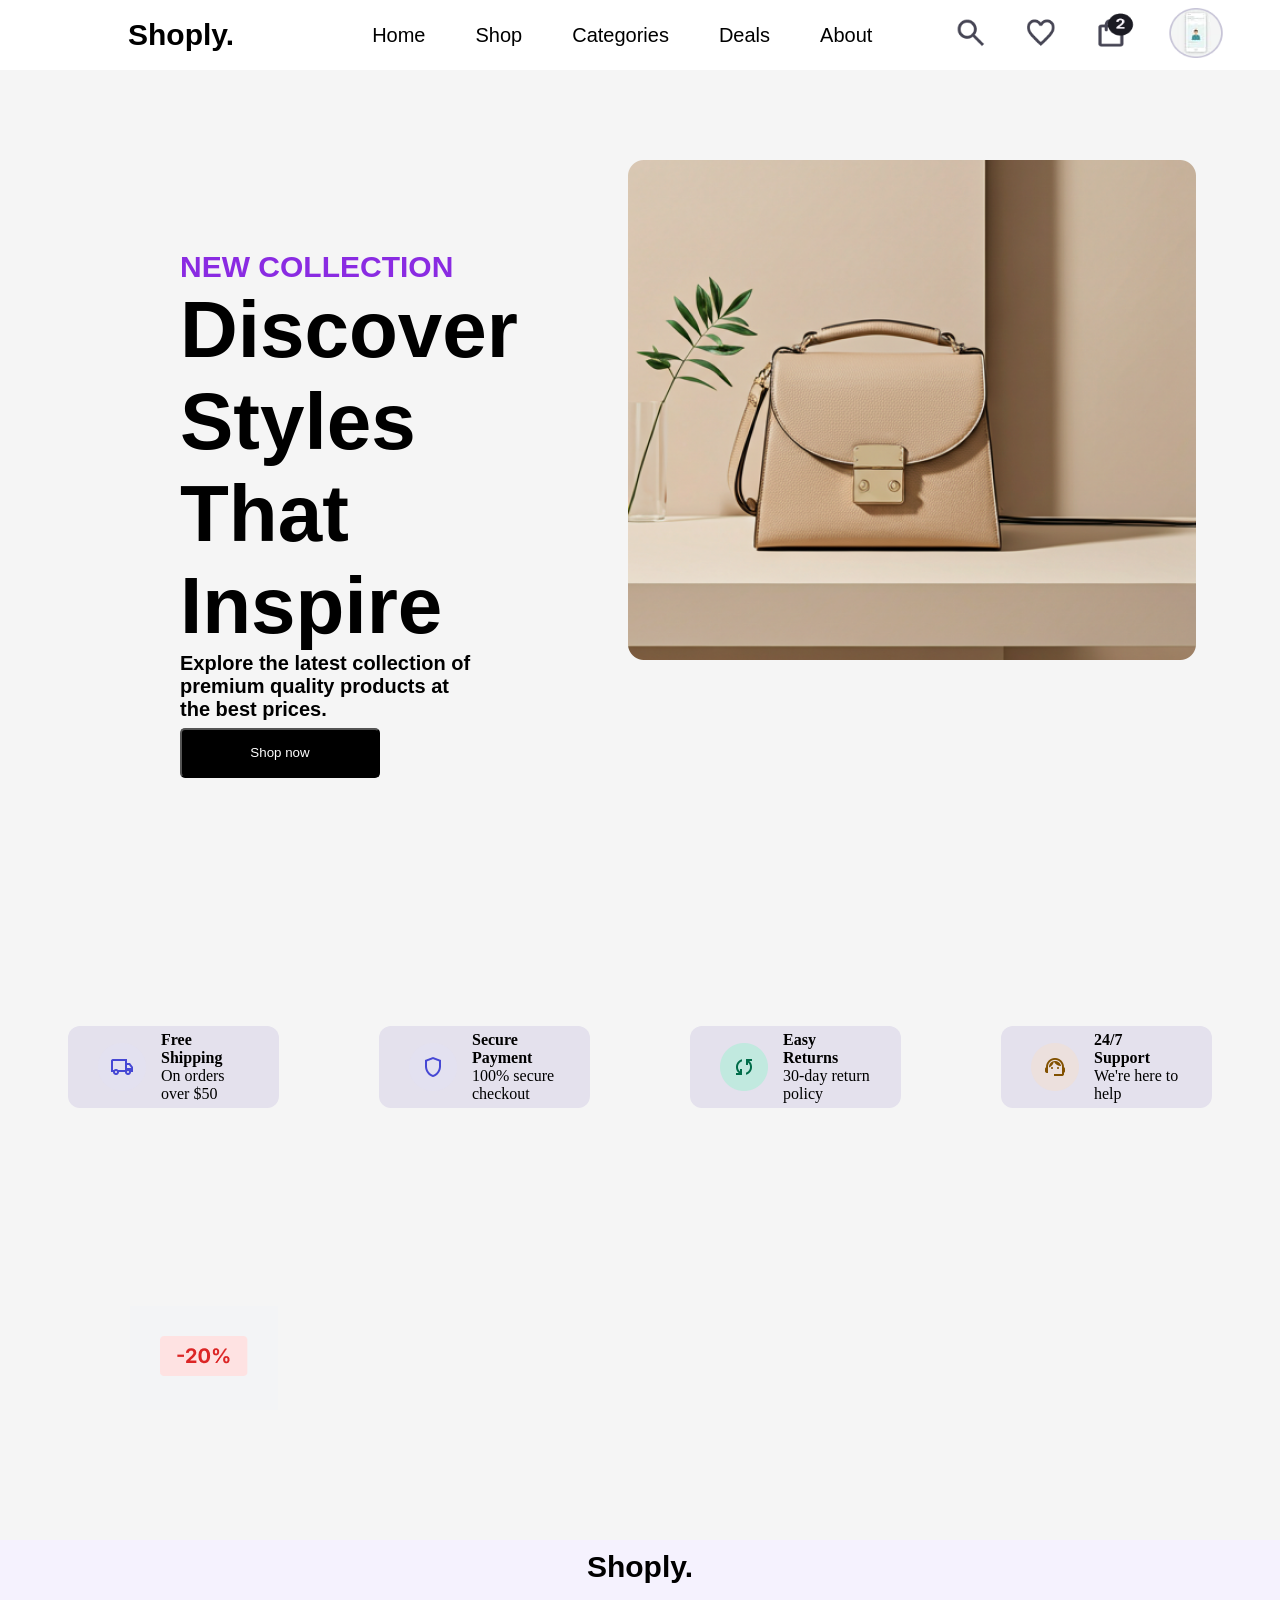
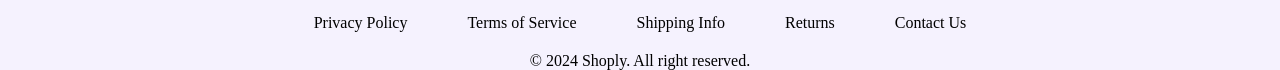
==== Assignments/Assignment 1/index.html @ 3e93c0bf "New" ====
<!DOCTYPE html>
<html lang="en">

<head>
    <meta charset="UTF-8">
    <meta name="viewport" content="width=device-width, initial-scale=1.0">
    <title>Shoply.</title>
    <link rel="stylesheet" href="style.css">
</head>

<body>

    <div id="nav-container">
        <div class="navbar">
            <div class="logo">
                <span><strong>Shoply.</strong></span>
            </div>
            <nav class="nav-menu">
                <a href="#">Home</a>
                <a href="#">Shop</a>
                <a href="#">Categories</a>
                <a href="#">Deals</a>
                <a href="#">About</a>
            </nav>
            <div class="nav-buttons">
                <span><img src="./img/Button.png" width="50px" height="50px"></span>
                <span><img src="./img/Button (1).png" width="50px" height="50px"></span>
                <span><img src="./img/Button (2).png" width="50px" height="50px"></span>
                <span><img src="./img/profile.png" width="70px" height="50px"></span>
            </div>
        </div>
    </div>

    <div id="main-container">
        <div class="hero-section">
            <div class="text">
                <h4 id="title-text">NEW COLLECTION</h4>
                <h1>Discover Styles <br> That Inspire</h1>
                <h6 id="messege-text">Explore the latest collection of premium quality products at <br> the best prices.
                </h6>
                <div><button class="hero-button">Shop now</button></div>
            </div>
            <div class="background">
                <img src="./img/Background.png" alt="image here" width="568px" height="500px">
            </div>
        </div>

        <div class="feature-section">
            <div class="box1">
                <img src="./img/Overlay.png" width="48px" height="48px">
                <p><strong>Free Shipping</strong><br>On orders over $50</p>
            </div>
            <div class="box2">
                <img src="./img/Overlay (1).png" width="48px" height="48px">
                <p><strong>Secure Payment</strong><br>100% secure checkout</p>
            </div>
            <div class="box3">
                <img src="./img/Overlay (2).png" width="48px" height="48px">
                <p><strong>Easy Returns</strong><br>30-day return policy</p>
            </div>
            <div class="box4">
                <img src="./img/Overlay (3).png" width="48px" height="48px">
                <p><strong>24/7 Support</strong><br>We're here to help</p>
            </div>
        </div>

        <div class="seller-section">
            <div class="container1">
                <div class="first-row">
                    <img src="./img/Background (1).png">
                </div>
            </div>
        </div>
    </div>

    <div class="footer">
        <div class="footer-logo">
                <span><strong>Shoply.</strong></span>
        </div>

        <div class="list">
            <p>Privacy Policy</p>
            <p>Terms of Service</p>
            <p>Shipping Info</p>
            <p>Returns</p>
            <p>Contact Us</p>
        </div>

        <div class="footer-text">
            <p>© 2024 Shoply. All right reserved.</p>
        </div>
    </div>

</body>

</html>
---- Assignments/Assignment 1/style.css ----
*{
    margin: 0;
    padding: 0;
    box-sizing: border-box;
}

body{
    background-color: whitesmoke;
}

#nav-container{
    display: flex;
    flex-direction: column;
    justify-content: center;
    align-items: center;
    gap: 10px;
    background-color: rgb(255, 255, 255);
}

.navbar{
    width: 100%;
    height: 70px;
    display: flex;
    flex-direction: row;
    align-items: center;
    justify-content:space-between;
    gap: 10px;
}

.logo{
    font-family: 'Plus Jakarta Sans', 'Arial Narrow', Arial, sans-serif;
    font-size: 30px;
    font-weight: 100px;
    padding:10%;
}

.nav-menu{
    display: flex;
    align-items: center;
    flex-direction: row;
    justify-content: center;
    gap: 50px;
    font-family: 'Franklin Gothic Medium', 'Arial Narrow', Arial, sans-serif;
    font-style: normal;
    font-size: 20px;
}

a{
    text-decoration: none;
    color: black;
}

a:hover {
    text-decoration: underline;
    color: blue;
}

.nav-buttons{
    display: flex;
    flex-direction: row;
    justify-content: space-between;
    gap: 20px;
    padding: 5%;
}

#main-container{
    display: flex;
    flex-direction: column;
    width: 100%;
}

.hero-section{
    display: flex;
    flex-direction: row;
    margin: 50px;
    padding:30px;
    justify-content: space-between;
}

.text{
    font-family: 'Franklin Gothic Medium', 'Arial Narrow', Arial, sans-serif;
    font-size: 40px;
    display: flex;
    flex-direction: column;
    gap: 10%;
    padding: 100px;
    justify-content: center;
    align-items: flex-start;
}

#title-text{
    color: blueviolet;
    font-size: 30px;
}

#messege-text{
    font-size:20px;
    font-style: normal;
    font-family:'Trebuchet MS', 'Lucida Sans Unicode', 'Lucida Grande', 'Lucida Sans', Arial, sans-serif;
}

.hero-button{   
    background-color: rgb(0, 0, 0);
    color:rgb(255, 255, 255);
    height:50px;
    width: 200px;
    text-align: center;
    align-items: center;
    align-self: stretch;
    border-radius: 5px;
}

.background{
    padding: 10px;
    display: flex;
    align-items: flex-start;
}

.feature-section{
    display: flex;
    flex-direction: row;
    margin: 10px;
    padding:8px;
    justify-content: space-evenly;
}

.box1{
    display: flex;
    flex-direction: row;
    margin: 50px;
    padding:30px;
    background-color: #E4E1ED;
    align-items: center;
    border-radius: 12px;
    width:280px;
    height:82px;
    gap:15px;
}

.box2{
    display: flex;
    flex-direction: row;
    margin: 50px;
    padding:30px;
    background-color: #E4E1ED;
    align-items: center;
    border-radius: 12px;
    width:280px;
    height:82px;
    gap:15px;
}
.box3{
    display: flex;
    flex-direction: row;
    margin: 50px;
    padding:30px;
    background-color: #E4E1ED;
    align-items: center;
    border-radius: 12px;
    width:280px;
    height:82px;
    gap:15px;
}
.box4{
    display: flex;
    flex-direction: row;
    margin: 50px;
    padding:30px;
    background-color: #E4E1ED;
    align-items: center;
    border-radius: 12px;
    width:280px;
    height:82px;
    gap:15px;
}

.footer{
    display: flex;
    flex-direction: column;
    justify-content: center;
    align-items: center;
    background-color: #F5F2FE;
}

.footer-logo{
    font-family: 'Plus Jakarta Sans', 'Arial Narrow', Arial, sans-serif;
    font-size: 30px;
    font-weight: 100px;
    padding: 10px;
    align-items: center;
    justify-content: center;
}

.list{
    display: flex;
    flex-direction: row;
    gap: 60px;
    padding: 20px;
}

.footer.text{
    display: flex;
    flex-direction: row;
    gap: 60px;
    padding: 20px;
}

.seller-section{
    display: flex;
    flex-direction: row;
    margin: 50px;
    padding:30px;
    justify-content: space-between;
}

.container1{
    display: flex;
    flex-direction:column;
    margin: 50px;
    padding:30px;
    justify-content: space-between;
    background-color: #F3F4F6;
}
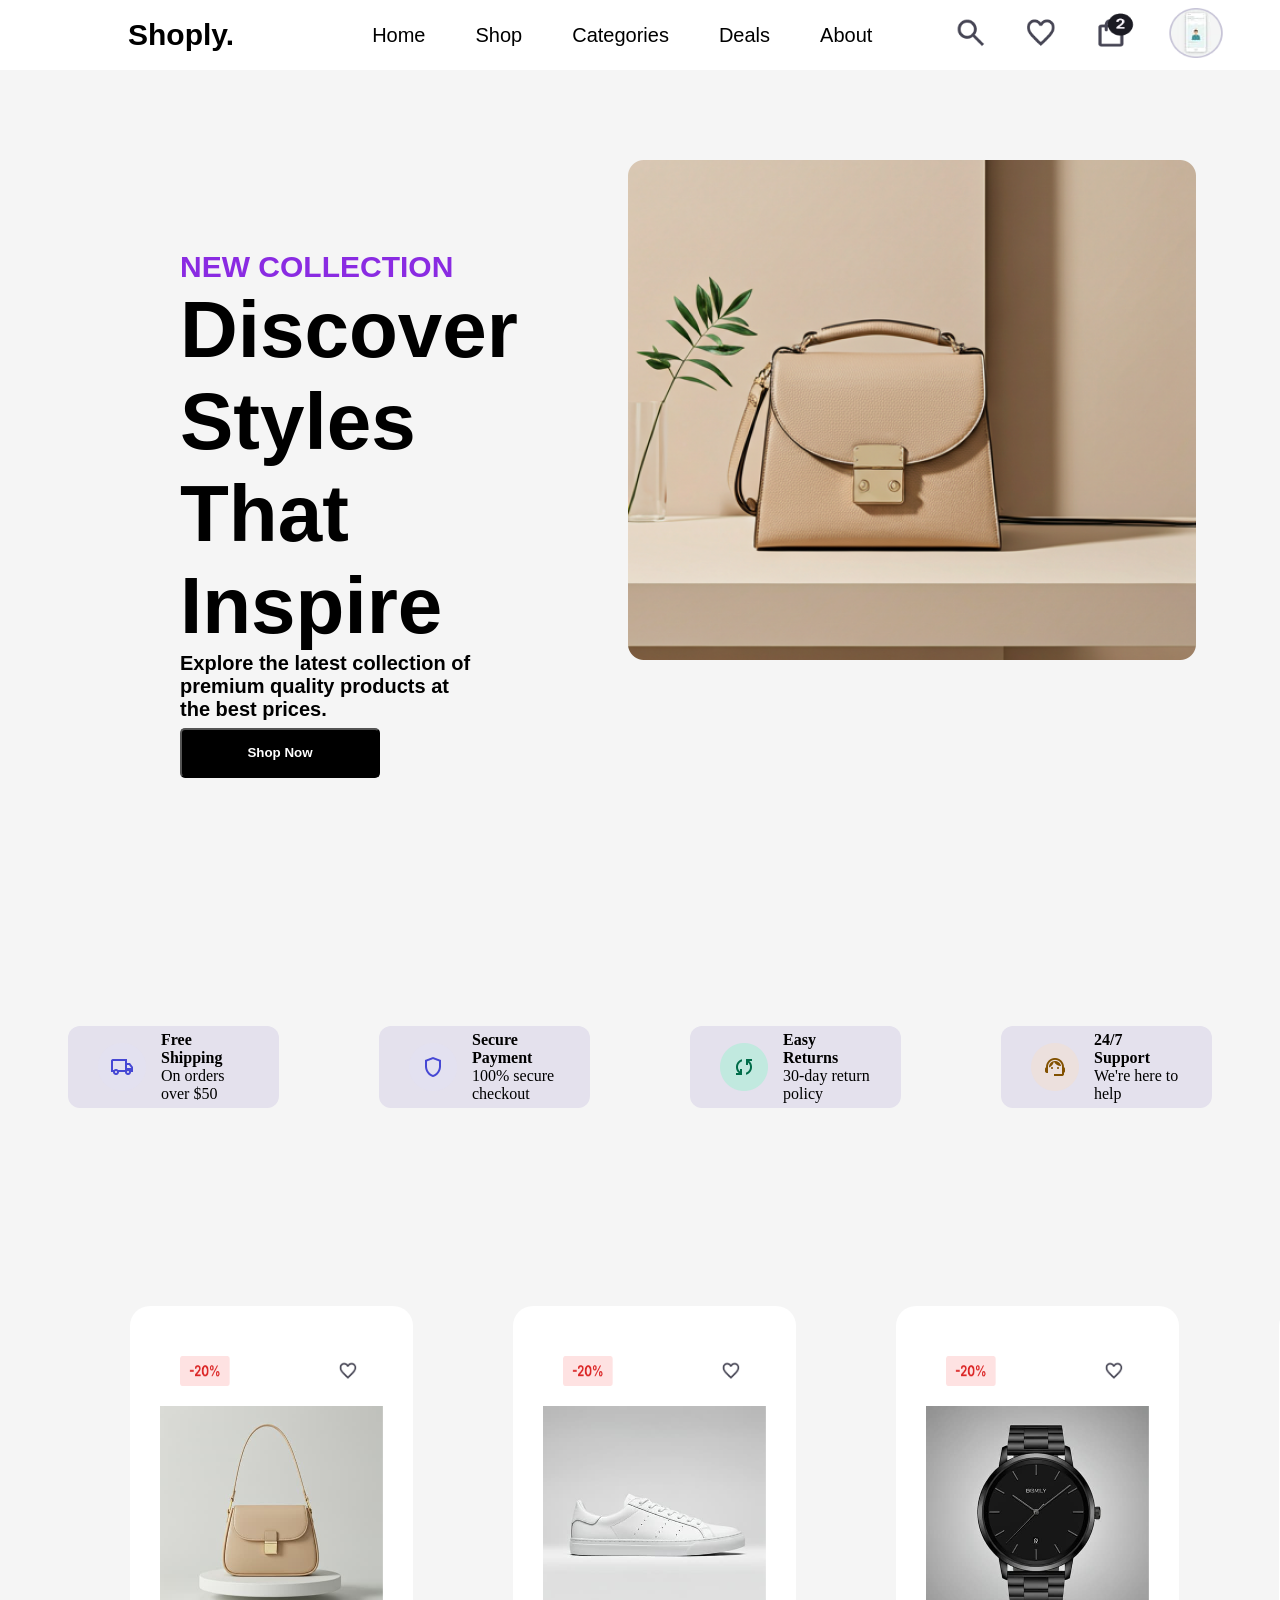
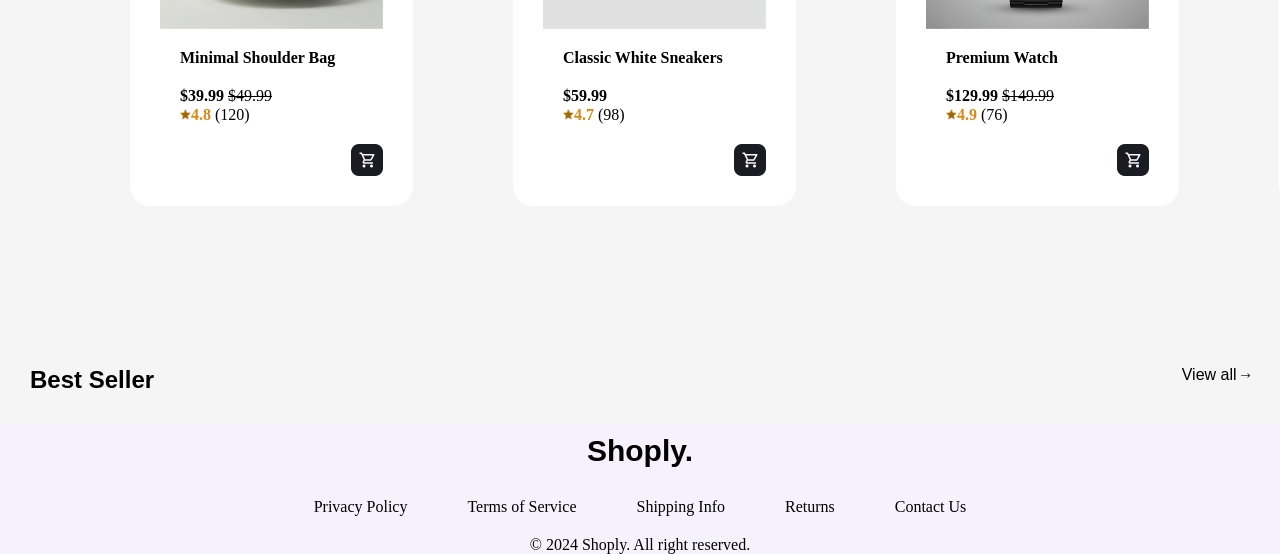
==== commit cdb17686: "update" ====
--- a/Assignments/Assignment 1/index.html
+++ b/Assignments/Assignment 1/index.html
@@ -38,7 +38,7 @@
                 <h1>Discover Styles <br> That Inspire</h1>
                 <h6 id="messege-text">Explore the latest collection of premium quality products at <br> the best prices.
                 </h6>
-                <div><button class="hero-button">Shop now</button></div>
+                <div><button class="hero-button"><strong>Shop Now</strong></button></div>
             </div>
             <div class="background">
                 <img src="./img/Background.png" alt="image here" width="568px" height="500px">
@@ -67,15 +67,76 @@
         <div class="seller-section">
             <div class="container1">
                 <div class="first-row">
-                    <img src="./img/Background (1).png">
+                    <img src="./img/Background (1).png" width="50px" height="30px">
+                    <img src="./img/Button (1).png" width="30px" height="30px">
+                </div>
+                <img src="./img/Bag.png" width="223px" height="223px;">
+                <div class="second-row">
+                    <strong>Minimal Shoulder Bag</strong><br>
+                    <p><strong>$39.99</strong> <del>$49.99</del></p>
+                    <p><img src="./img/Icon.png" width="11px" height="11px"><strong class="tag">4.8</strong> (120)</p>
+                </div>
+                <div class="cart">
+                    <img src="./img/Button (4).png" width="32px" height="32px">
+                </div>
+            </div>
+            <div class="container2">
+                <div class="first-row">
+                    <img src="./img/Background (1).png" width="50px" height="30px">
+                    <img src="./img/Button (1).png" width="30px" height="30px">
+                </div>
+                <img src="./img/shoes.png" width="223px" height="223px;">
+                <div class="second-row">
+                    <strong>Classic White Sneakers</strong><br>
+                    <p><strong>$59.99</strong></p>
+                    <p><img src="./img/Icon.png" width="11px" height="11px"><strong class="tag">4.7</strong> (98)</p>
+                </div>
+                <div class="cart">
+                    <img src="./img/Button (4).png" width="32px" height="32px">
+                </div>
+            </div>
+
+            <div class="container3">
+                <div class="first-row">
+                    <img src="./img/Background (1).png" width="50px" height="30px">
+                    <img src="./img/Button (1).png" width="30px" height="30px">
+                </div>
+                <img src="./img/Watch.png" width="223px" height="223px;">
+                <div class="second-row">
+                    <strong>Premium Watch</strong><br>
+                    <p><strong>$129.99</strong> <del>$149.99</del></p>
+                    <p><img src="./img/Icon.png" width="11px" height="11px"><strong class="tag">4.9</strong> (76)</p>
+                </div>
+                <div class="cart">
+                    <img src="./img/Button (4).png" width="32px" height="32px">
+                </div>
+            </div>
+
+            <div class="container4">
+                <div class="first-row">
+                    <img src="./img/Button (1).png" width="30px" height="30px">
+                </div>
+                <img src="./img/sunglass.png" width="223px" height="223px;">
+                <div class="second-row">
+                    <strong>UV Protection Sunglasses</strong><br>
+                    <p><strong>$29.99</strong> <del>$49.99</del></p>
+                    <p><img src="./img/Icon.png" width="11px" height="11px"><strong class="tag">4.6</strong> (64)</p>
+                </div>
+                <div class="cart">
+                    <img src="./img/Button (4).png" width="32px" height="32px">
                 </div>
             </div>
         </div>
     </div>
 
+     <div class="best-seller">
+                <h2>Best Seller</h2>
+                <p>View all <img src="./img/arrow.png" width="9px" height="9px"></p>
+            </div>
+
     <div class="footer">
         <div class="footer-logo">
-                <span><strong>Shoply.</strong></span>
+            <span><strong>Shoply.</strong></span>
         </div>
 
         <div class="list">
--- a/Assignments/Assignment 1/style.css
+++ b/Assignments/Assignment 1/style.css
@@ -8,15 +8,6 @@
     background-color: whitesmoke;
 }
 
-#nav-container{
-    display: flex;
-    flex-direction: column;
-    justify-content: center;
-    align-items: center;
-    gap: 10px;
-    background-color: rgb(255, 255, 255);
-}
-
 .navbar{
     width: 100%;
     height: 70px;
@@ -25,6 +16,7 @@
     align-items: center;
     justify-content:space-between;
     gap: 10px;
+    background-color: rgb(255, 255, 255);
 }
 
 .logo{
@@ -110,6 +102,11 @@
     border-radius: 5px;
 }
 
+.hero-button:hover {
+    text-decoration: underline;
+    color: blue;
+}
+
 .background{
     padding: 10px;
     display: flex;
@@ -219,5 +216,71 @@
     margin: 50px;
     padding:30px;
     justify-content: space-between;
-    background-color: #F3F4F6;
+    background-color:white;
+     border-radius: 20px;
+}
+
+.container2{
+    display: flex;
+    flex-direction:column;
+    margin: 50px;
+    padding:30px;
+    justify-content: space-between;
+    background-color:white;
+    border-radius: 20px;
+}
+
+.container3{
+    display: flex;
+    flex-direction:column;
+    margin: 50px;
+    padding:30px;
+    justify-content: space-between;
+    background-color:white;
+     border-radius: 20px;
+}
+
+.container4{
+    display: flex;
+    flex-direction:column;
+    margin: 50px;
+    padding:30px;
+    align-items: flex-end;
+    background-color:white;
+    border-radius: 20px;
+}
+
+.first-row{
+    display: flex;
+    flex-direction:row;
+    justify-content:space-between;
+    padding:10px;
+    margin: 10px;
+}
+
+.second-row{
+    display: flex;
+    flex-direction:column;
+    justify-content:flex-start;
+    padding:10px;
+    margin: 10px;
+    gap: 1px;
+}
+
+.tag{
+    color: rgb(220, 135, 15);
+}
+
+.cart{
+    display:flex;
+    flex-direction: row;
+    justify-content: flex-end;
+}
+
+.best-seller{
+    display: flex;
+    flex-direction: row;
+    justify-content: space-between;
+    padding:30px;
+    font-family: 'Franklin Gothic Medium', 'Arial Narrow', Arial, sans-serif;
 }
